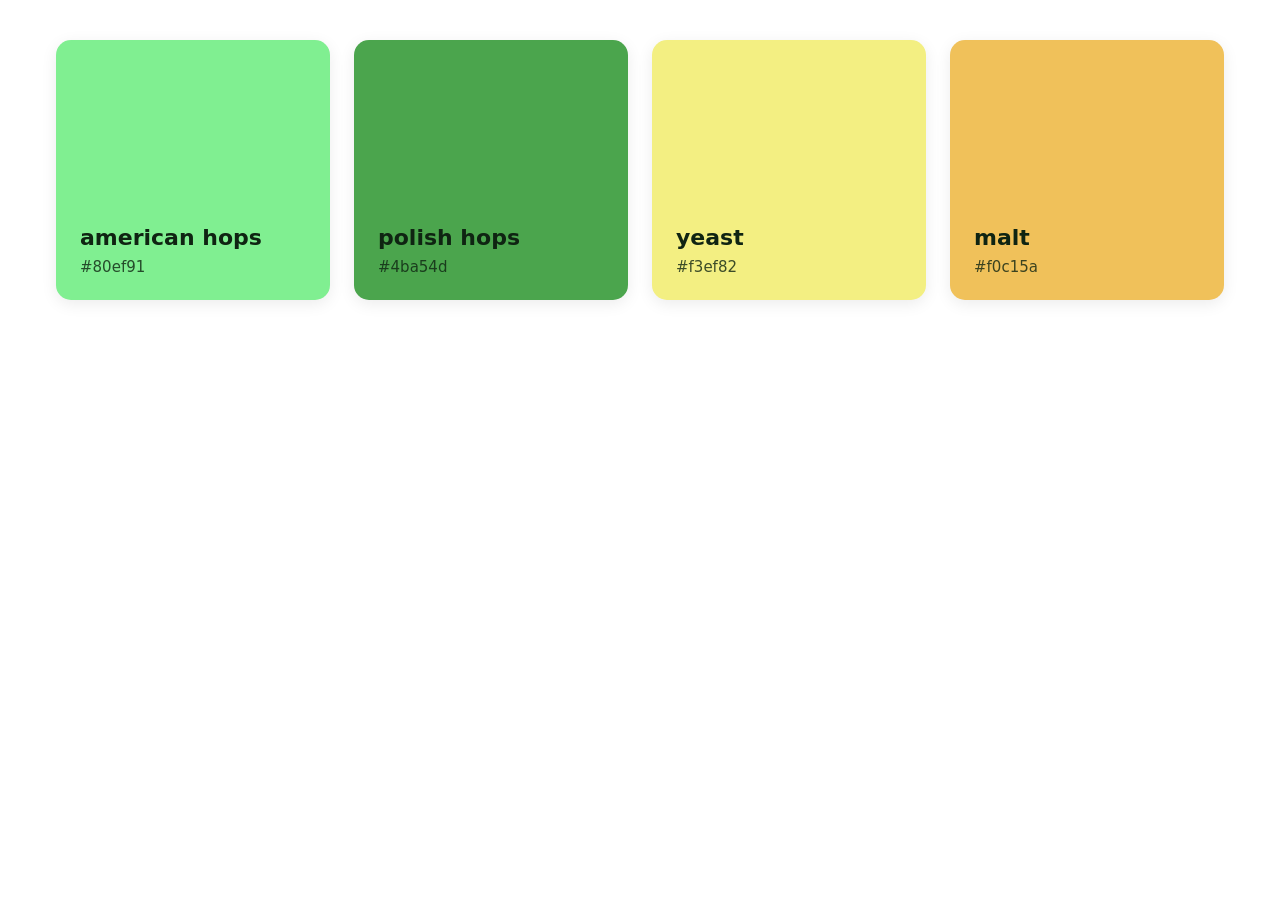
==== index.html @ 39d87782 "made index and style. Colour parts sketch" ====
<!DOCTYPE html>
<html lang="en">
<head>
    <link rel="stylesheet" href="style.css">
    <meta charset="UTF-8">
    <meta name="viewport" content="width=device-width, initial-scale=1.0">
    <title>Document</title>
</head>
<body>
    <div class="nav"></div>
    <div class="colour-part">
        <div class="american-hops">
            <h3 class="colour-names">american hops</h3>
            <h4 class="rgb">#80ef91</h4>
        </div>
        <div class="polish-hops">
            <h3 class="colour-names">polish hops</h3>
            <h4 class="rgb">#4ba54d</h4>
        </div>
        <div class="yeast">
            <h3 class="colour-names">yeast</h3>
            <h4 class="rgb">#f3ef82</h4>
        </div>
        <div class="malt">
            <h3 class="colour-names">malt</h3>
            <h4 class="rgb">#f0c15a</h4>
        </div>
    
    </div>
    <div class="font-part"></div>
    <div class="style-part"></div>
</body>
</html>
---- style.css ----
.colour-part {
   box-sizing: border-box;
    color-scheme: light;
    display: grid;
    grid-template-columns: repeat(4, 1fr);
    gap: 24px;
    max-width: 1200px;
    margin: 40px auto;
    padding: 0 16px;
    font-family: system-ui, sans-serif;
    font-size: 16px;
    font-weight: 400;
}

.colour-part > div {
    display: flex;
    flex-direction: column;
    gap: 8px;
    min-height: 260px;
    padding: 24px;
    border-radius: 15px;
    box-sizing: border-box;
     box-shadow: 0 4px 16px rgba(0, 0, 0, 0.08);
    transition: transform 0.2s, box-shadow 0.2s;
}

.rgb {
    margin: 0;
    font-size: 15px;
    font-weight: 400;
    opacity: 0.8;
}

.colour-names {
    margin: auto 0 0;          /* spycha tekst na dół karty, góra działa jak "obrazek" */
    font-size: 22px;
    font-weight: 600;
    
}

h2 {
    color: #0f2412;
}

h3 {
    color: #0f2412;
}

h4 {
    color: #0f2412;
}


.american-hops {

    background-color:#80ef91;
}

.polish-hops {

    background-color:#4ba54d;

}

.yeast {

    background-color: #f3ef82;

}

.malt {

    background-color: #f0c15a;
}
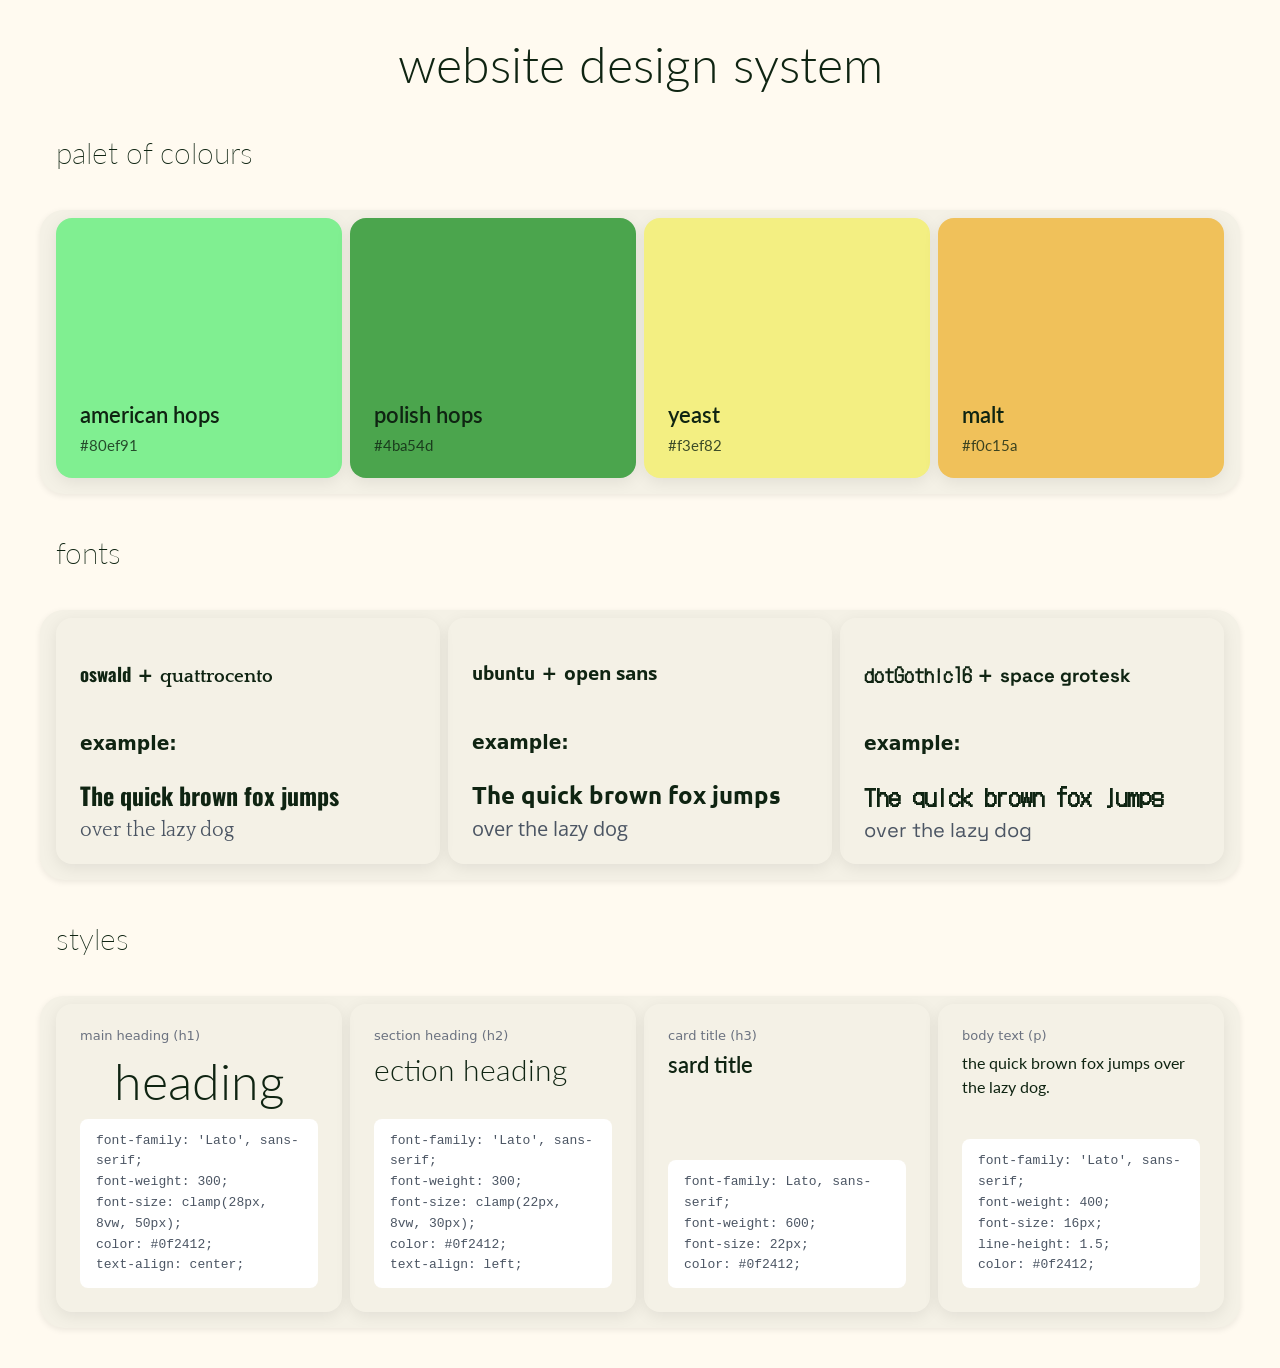
==== commit 4a678cf0: "all section" ====
--- a/index.html
+++ b/index.html
@@ -1,14 +1,23 @@
 <!DOCTYPE html>
 <html lang="en">
 <head>
-    <link rel="stylesheet" href="style.css">
+    <link rel="preconnect" href="https://fonts.googleapis.com">
+    <link rel="preconnect" href="https://fonts.gstatic.com" crossorigin>
+<link href="https://fonts.googleapis.com/css2?family=DotGothic16&family=Lato:ital,wght@0,100;0,300;0,400;0,700;0,900;1,100;1,300;1,400;1,700;1,900&family=Open+Sans:ital,wght@0,300..800;1,300..800&family=Oswald:wght@200..700&family=Quattrocento:wght@400;700&family=Space+Grotesk:wght@300..700&family=Ubuntu:ital,wght@0,300;0,400;0,500;0,700;1,300;1,400;1,500;1,700&display=swap" rel="stylesheet">    <link rel="stylesheet" href="style.css">
     <meta charset="UTF-8">
     <meta name="viewport" content="width=device-width, initial-scale=1.0">
-    <title>Document</title>
+    <title>website design system</title>
 </head>
 <body>
-    <div class="nav"></div>
-    <div class="colour-part">
+    <div class="nav">
+        <h1>website design system</h1>
+    </div>
+    
+    <div class="title">
+        <h2>palet of colours</h2>
+    </div>
+
+    <div class="colour-part">   
         <div class="american-hops">
             <h3 class="colour-names">american hops</h3>
             <h4 class="rgb">#80ef91</h4>
@@ -27,7 +36,87 @@
         </div>
     
     </div>
-    <div class="font-part"></div>
-    <div class="style-part"></div>
+
+    <div class="title">
+        <h2>fonts</h2>
+    </div>
+
+    
+    <div class="fonts-part">
+          <div>
+            <h3 class="name-font">
+              <span class="oswald">oswald</span> + <span class="quattrocento">quattrocento</span>
+            </h3>
+            <h3 class="example">example:</h3>
+            <h4 class="font-top">The quick brown fox jumps</h4>
+            <h4 class="font-bottom">over the lazy dog</h4>
+        </div>
+         <div>
+            <h3 class="name-font">
+             <span class="ubuntu">ubuntu</span> + <span class="open-sans">open sans</span>
+            </h3>
+            <h3 class="example">example:</h3>
+            <h4 class="font-top">The quick brown fox jumps</h4>
+            <h4 class="font-bottom">over the lazy dog</h4>
+        </div>
+         <div>
+            <h3 class="name-font">
+             <span class="dotgothic">dotGothic16</span> + <span class="space-grotesk">space grotesk</span>
+            </h3>
+            <h3 class="example">example:</h3>
+            <h4 class="font-top">The quick brown fox jumps</h4>
+            <h4 class="font-bottom">over the lazy dog</h4>
+        </div>
+    </div>
+
+     <div class="title">
+        <h2>styles</h2>
+    </div>
+
+    <div class="style-part">
+    <div>
+        <h3 class="style-name">main heading (h1)</h3>
+        <h1 class="style-h1">heading</h1>
+        <ul class="style-rules">
+            <li>font-family: 'Lato', sans-serif;</li>
+            <li>font-weight: 300;</li>
+            <li>font-size: clamp(28px, 8vw, 50px);</li>
+            <li>color: #0f2412;</li>
+            <li>text-align: center;</li>
+        </ul>
+    </div>
+    <div>
+        <h3 class="style-name">section heading (h2)</h3>
+        <h2 class="style-h2"><s></s>ection heading</h2>
+        <ul class="style-rules">
+            <li>font-family: 'Lato', sans-serif;</li>
+            <li>font-weight: 300;</li>
+            <li>font-size: clamp(22px, 8vw, 30px);</li>
+            <li>color: #0f2412;</li>
+            <li>text-align: left;</li>
+        </ul>
+    </div>
+    <div>
+        <h3 class="style-name">card title (h3)</h3>
+        <h3 class="style-h3">sard title</h3>
+        <ul class="style-rules">
+            <li>font-family: Lato, sans-serif;</li>
+            <li>font-weight: 600;</li>
+            <li>font-size: 22px;</li>
+            <li>color: #0f2412;</li>
+        </ul>
+    </div>
+    <div>
+        <h3 class="style-name">body text (p)</h3>
+        <p class="style-p">the quick brown fox jumps over the lazy dog.</p>
+        <ul class="style-rules">
+            <li>font-family: 'Lato', sans-serif;</li>
+            <li>font-weight: 400;</li>
+            <li>font-size: 16px;</li>
+            <li>line-height: 1.5;</li>
+            <li>color: #0f2412;</li>
+        </ul>
+    </div>
+</div>
 </body>
 </html>
--- a/style.css
+++ b/style.css
@@ -1,15 +1,52 @@
+body {
+    background-color:#FFFAF0;
+    font-family: 'Lato' sans-serif;
+}
+
+.nav h1 {
+    text-align: center;
+    font-family: 'Lato', sans-serif;
+    font-weight: 300;
+    font-size: clamp(28px, 8vw, 50px);
+    overflow-wrap: break-word;
+    color: #0f2412;
+}
+
+.title {
+    box-sizing: border-box;
+    max-width: 1200px;
+    margin: 40px auto 0;
+    padding: 0 16px;
+}
+
+.title h2 {
+    margin: 0;
+    text-align: left;
+    display;
+    font-family: 'Lato', sans-serif;
+    font-weight: 200;
+      font-size: clamp(22px, 8vw, 30px);
+    overflow-wrap: break-word;
+    color: #0f2412;
+}
+
 .colour-part {
    box-sizing: border-box;
     color-scheme: light;
     display: grid;
-    grid-template-columns: repeat(4, 1fr);
-    gap: 24px;
+    grid-template-columns: repeat(4, minmax(250px, 1fr));
+    overflow-x: auto;
+    gap: 8px;
     max-width: 1200px;
     margin: 40px auto;
-    padding: 0 16px;
-    font-family: system-ui, sans-serif;
+    padding: 8px 16px 16px;
+    font-family: "Lato", sans-serif;
     font-size: 16px;
     font-weight: 400;
+    background-color: #f4f1e6;
+    border-radius: 24px;
+    box-shadow: 0 2px 6px rgba(0, 0, 0, 0.08);
+
 }
 
 .colour-part > div {
@@ -18,9 +55,9 @@
     gap: 8px;
     min-height: 260px;
     padding: 24px;
-    border-radius: 15px;
-    box-sizing: border-box;
-     box-shadow: 0 4px 16px rgba(0, 0, 0, 0.08);
+    border-radius: 16px;
+    box-sizing: border-box;
+    box-shadow: 0 4px 16px rgba(0, 0, 0, 0.08);
     transition: transform 0.2s, box-shadow 0.2s;
 }
 
@@ -38,7 +75,9 @@
     
 }
 
-h2 {
+
+
+h2  {
     color: #0f2412;
 }
 
@@ -71,4 +110,152 @@
 .malt {
 
     background-color: #f0c15a;
+}
+
+.fonts-part {
+    box-sizing: border-box;
+    color-scheme: light;
+    display: grid;
+    grid-template-columns: repeat(3, minmax(300px, 1fr));
+    overflow-x: auto;
+    gap: 8px;
+    max-width: 1200px;
+    margin: 40px auto;
+    padding: 8px 16px 16px;
+    font-family: system-ui, sans-serif;
+    font-size: 16px;
+    font-weight: 400;
+    border-radius: 24px;
+    box-shadow: 0 2px 6px rgba(0, 0, 0, 0.08);
+    background-color: #f4f1e6
+
+}
+
+.fonts-part > div {
+    display: flex;
+    flex-direction: column;
+    gap: 8px;
+    min-height: 100px;
+    padding: 24px;
+    border-radius: 16px;
+    box-sizing: border-box;
+    box-shadow: 0 4px 16px rgba(0, 0, 0, 0.08);
+    transition: transform 0.2s, box-shadow 0.2s;
+}
+
+.font-top {
+    margin: 0;
+    font-size: 24px;
+    font-weight: 700;
+    line-height: 1.3;
+    text-align: left;
+}
+
+.font-bottom {
+    margin: 0;
+    font-size: 20px;
+    font-weight: 400;
+    line-height: 1.0;
+    color: #4b5563;
+    text-align: left;
+}
+
+
+.fonts-part > div:nth-child(1) .font-top    { font-family: 'Oswald', sans-serif; }
+.fonts-part > div:nth-child(1) .font-bottom { font-family: 'Quattrocento', serif; }
+.fonts-part > div:nth-child(2) .font-top    { font-family: 'Ubuntu', sans-serif; }
+.fonts-part > div:nth-child(2) .font-bottom { font-family: 'Open Sans', sans-serif; }
+.fonts-part > div:nth-child(3) .font-top    { font-family: 'DotGothic16', sans-serif; }
+.fonts-part > div:nth-child(3) .font-bottom { font-family: 'Space Grotesk', sans-serif; }
+
+.oswald        { font-family: 'Oswald', sans-serif; }
+.quattrocento  { font-family: 'Quattrocento', serif; }
+.ubuntu        { font-family: 'Ubuntu', sans-serif; }
+.open-sans     { font-family: 'Open Sans', sans-serif; }
+.dotgothic     { font-family: 'DotGothic16', sans-serif; }
+.space-grotesk { font-family: 'Space Grotesk', sans-serif; }
+
+/* sekcja, tak samo jak fonts-part */
+.style-part {
+    box-sizing: border-box;
+    color-scheme: light;
+    display: grid;
+    grid-template-columns: repeat(4, minmax(250px, 1fr));
+    overflow-x: auto;
+    gap: 8px;
+    max-width: 1200px;
+    margin: 40px auto;
+    padding: 8px 16px 16px;
+    font-family: system-ui, sans-serif;
+    border-radius: 24px;
+    box-shadow: 0 2px 6px rgba(0, 0, 0, 0.08);
+    background-color: #f4f1e6;
+}
+
+/* pudełko, tak samo jak w fonts-part */
+.style-part > div {
+    display: flex;
+    flex-direction: column;
+    gap: 8px;
+    padding: 24px;
+    border-radius: 16px;
+    box-sizing: border-box;
+    box-shadow: 0 4px 16px rgba(0, 0, 0, 0.08);
+}
+
+/* nazwa elementu na górze pudełka */
+.style-name {
+    margin: 0;
+    font-size: 13px;
+    font-weight: 500;
+    color: #6b7280;
+    text-transform: lowercase;
+}
+
+/* przykłady: każdy wygląda dokładnie tak, jak opisują reguły pod nim */
+.style-h1 {
+    margin: 0;
+    font-family: 'Lato', sans-serif;
+    font-weight: 300;
+    font-size: clamp(28px, 8vw, 50px);
+    color: #0f2412;
+    text-align: center;
+}
+
+.style-h2 {
+    margin: 0;
+    font-family: 'Lato', sans-serif;
+    font-weight: 300;
+    font-size: clamp(22px, 8vw, 30px);
+    color: #0f2412;
+}
+
+.style-h3 {
+    margin: 0;
+    font-family: 'Lato', sans-serif;
+    font-weight: 600;
+    font-size: 22px;
+    color: #0f2412;
+}
+
+.style-p {
+    margin: 0;
+    font-family: 'Lato', sans-serif;
+    font-weight: 400;
+    font-size: 16px;
+    line-height: 1.5;
+    color: #0f2412;
+}
+
+/* lista reguł */
+.style-rules {
+    margin: auto 0 0;          /* spycha listę na dół pudełka, tak jak w colour-names */
+    padding: 12px 16px;
+    list-style: none;          /* usuwa kropki przed punktami listy */
+    background-color: #ffffff;
+    border-radius: 8px;
+    font-family: monospace;    /* czcionka "jak w kodzie", każda litera ma tę samą szerokość */
+    font-size: 13px;
+    line-height: 1.6;
+    color: #4b5563;
 }
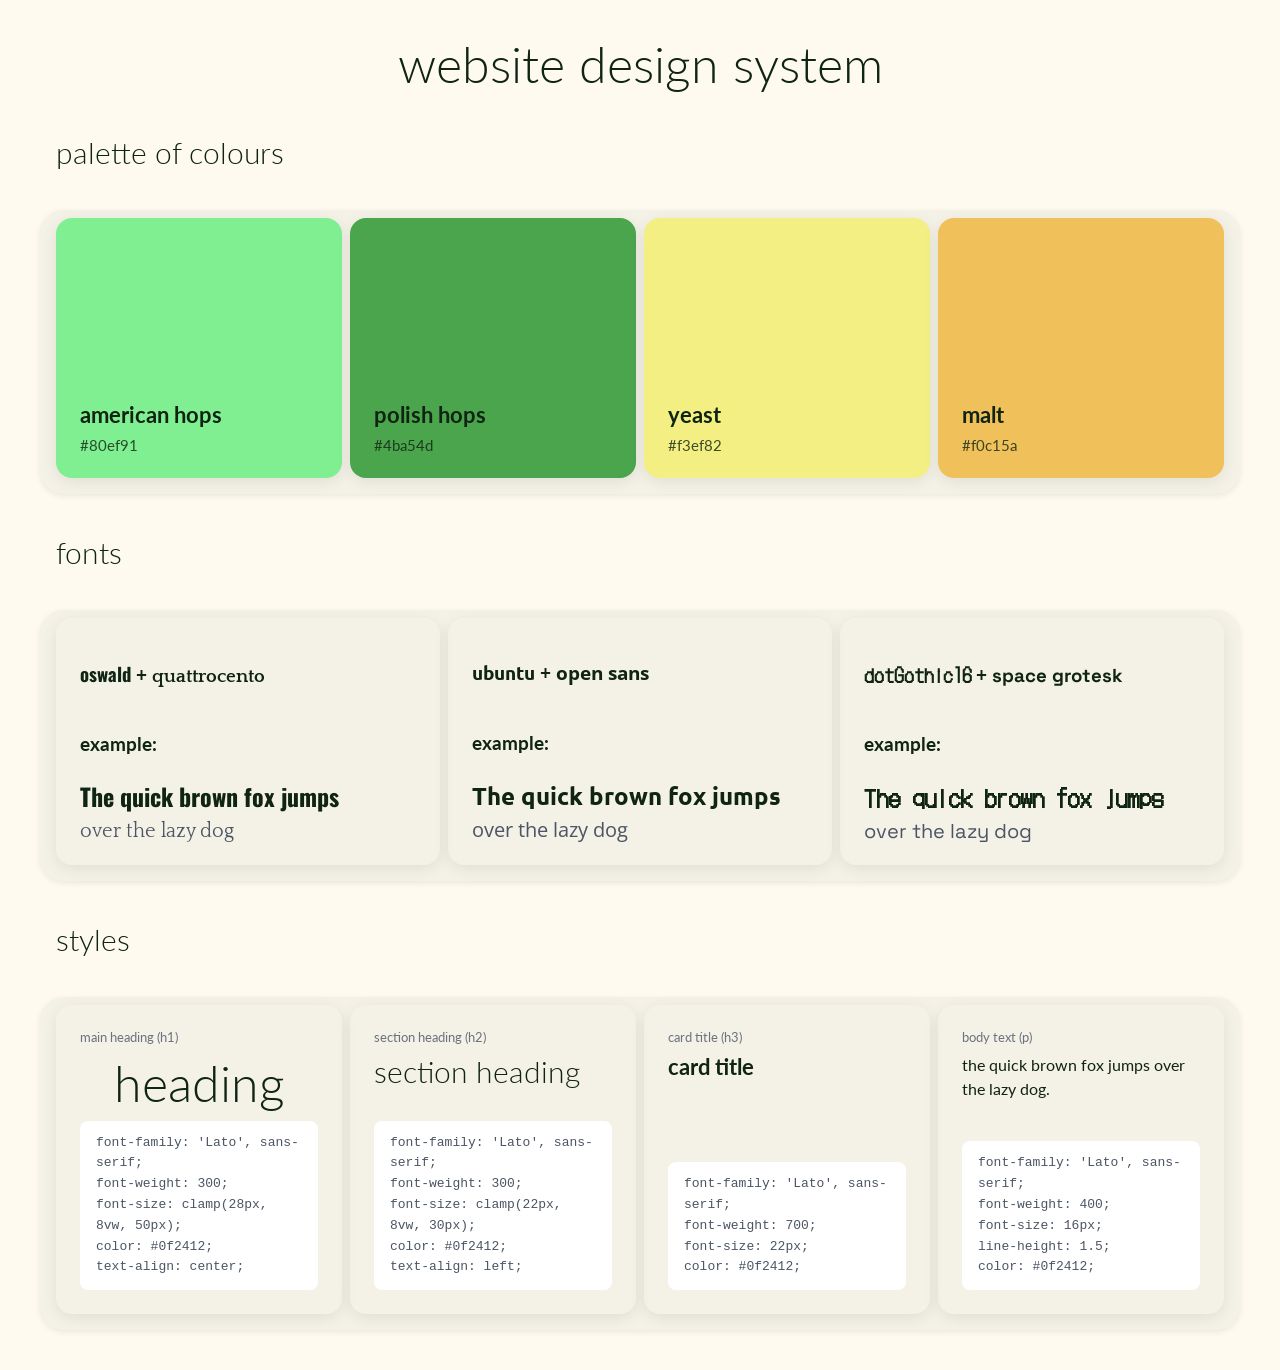
==== commit a2d14054: "claude code rewiev" ====
--- a/index.html
+++ b/index.html
@@ -1,12 +1,13 @@
 <!DOCTYPE html>
 <html lang="en">
 <head>
-    <link rel="preconnect" href="https://fonts.googleapis.com">
-    <link rel="preconnect" href="https://fonts.gstatic.com" crossorigin>
-<link href="https://fonts.googleapis.com/css2?family=DotGothic16&family=Lato:ital,wght@0,100;0,300;0,400;0,700;0,900;1,100;1,300;1,400;1,700;1,900&family=Open+Sans:ital,wght@0,300..800;1,300..800&family=Oswald:wght@200..700&family=Quattrocento:wght@400;700&family=Space+Grotesk:wght@300..700&family=Ubuntu:ital,wght@0,300;0,400;0,500;0,700;1,300;1,400;1,500;1,700&display=swap" rel="stylesheet">    <link rel="stylesheet" href="style.css">
     <meta charset="UTF-8">
     <meta name="viewport" content="width=device-width, initial-scale=1.0">
     <title>website design system</title>
+    <link rel="preconnect" href="https://fonts.googleapis.com">
+    <link rel="preconnect" href="https://fonts.gstatic.com" crossorigin>
+    <link href="https://fonts.googleapis.com/css2?family=DotGothic16&family=Lato:ital,wght@0,100;0,300;0,400;0,700;0,900;1,100;1,300;1,400;1,700;1,900&family=Open+Sans:ital,wght@0,300..800;1,300..800&family=Oswald:wght@200..700&family=Quattrocento:wght@400;700&family=Space+Grotesk:wght@300..700&family=Ubuntu:ital,wght@0,300;0,400;0,500;0,700;1,300;1,400;1,500;1,700&display=swap" rel="stylesheet">
+    <link rel="stylesheet" href="style.css">
 </head>
 <body>
     <div class="nav">
@@ -14,25 +15,25 @@
     </div>
     
     <div class="title">
-        <h2>palet of colours</h2>
+        <h2>palette of colours</h2>
     </div>
 
-    <div class="colour-part">   
+    <div class="panel colour-part">   
         <div class="american-hops">
             <h3 class="colour-names">american hops</h3>
-            <h4 class="rgb">#80ef91</h4>
+            <p class="rgb">#80ef91</p>
         </div>
         <div class="polish-hops">
             <h3 class="colour-names">polish hops</h3>
-            <h4 class="rgb">#4ba54d</h4>
+            <p class="rgb">#4ba54d</p>
         </div>
         <div class="yeast">
             <h3 class="colour-names">yeast</h3>
-            <h4 class="rgb">#f3ef82</h4>
+            <p class="rgb">#f3ef82</p>
         </div>
         <div class="malt">
             <h3 class="colour-names">malt</h3>
-            <h4 class="rgb">#f0c15a</h4>
+            <p class="rgb">#f0c15a</p>
         </div>
     
     </div>
@@ -42,30 +43,30 @@
     </div>
 
     
-    <div class="fonts-part">
-          <div>
+    <div class="panel fonts-part">
+          <div class="pair-oswald">
             <h3 class="name-font">
               <span class="oswald">oswald</span> + <span class="quattrocento">quattrocento</span>
             </h3>
             <h3 class="example">example:</h3>
-            <h4 class="font-top">The quick brown fox jumps</h4>
-            <h4 class="font-bottom">over the lazy dog</h4>
+            <p class="font-top">The quick brown fox jumps</p>
+            <p class="font-bottom">over the lazy dog</p>
         </div>
-         <div>
+         <div class="pair-ubuntu">
             <h3 class="name-font">
              <span class="ubuntu">ubuntu</span> + <span class="open-sans">open sans</span>
             </h3>
             <h3 class="example">example:</h3>
-            <h4 class="font-top">The quick brown fox jumps</h4>
-            <h4 class="font-bottom">over the lazy dog</h4>
+            <p class="font-top">The quick brown fox jumps</p>
+            <p class="font-bottom">over the lazy dog</p>
         </div>
-         <div>
+         <div class="pair-dotgothic">
             <h3 class="name-font">
              <span class="dotgothic">dotGothic16</span> + <span class="space-grotesk">space grotesk</span>
             </h3>
             <h3 class="example">example:</h3>
-            <h4 class="font-top">The quick brown fox jumps</h4>
-            <h4 class="font-bottom">over the lazy dog</h4>
+            <p class="font-top">The quick brown fox jumps</p>
+            <p class="font-bottom">over the lazy dog</p>
         </div>
     </div>
 
@@ -73,10 +74,10 @@
         <h2>styles</h2>
     </div>
 
-    <div class="style-part">
+    <div class="panel style-part">
     <div>
         <h3 class="style-name">main heading (h1)</h3>
-        <h1 class="style-h1">heading</h1>
+        <div class="style-h1">heading</div>
         <ul class="style-rules">
             <li>font-family: 'Lato', sans-serif;</li>
             <li>font-weight: 300;</li>
@@ -87,7 +88,7 @@
     </div>
     <div>
         <h3 class="style-name">section heading (h2)</h3>
-        <h2 class="style-h2"><s></s>ection heading</h2>
+        <div class="style-h2">section heading</div>
         <ul class="style-rules">
             <li>font-family: 'Lato', sans-serif;</li>
             <li>font-weight: 300;</li>
@@ -98,10 +99,10 @@
     </div>
     <div>
         <h3 class="style-name">card title (h3)</h3>
-        <h3 class="style-h3">sard title</h3>
+        <div class="style-h3">card title</div>
         <ul class="style-rules">
-            <li>font-family: Lato, sans-serif;</li>
-            <li>font-weight: 600;</li>
+            <li>font-family: 'Lato', sans-serif;</li>
+            <li>font-weight: 700;</li>
             <li>font-size: 22px;</li>
             <li>color: #0f2412;</li>
         </ul>
--- a/style.css
+++ b/style.css
@@ -1,6 +1,6 @@
 body {
     background-color:#FFFAF0;
-    font-family: 'Lato' sans-serif;
+    font-family: 'Lato', sans-serif;
 }
 
 .nav h1 {
@@ -22,178 +22,32 @@
 .title h2 {
     margin: 0;
     text-align: left;
-    display;
-    font-family: 'Lato', sans-serif;
-    font-weight: 200;
-      font-size: clamp(22px, 8vw, 30px);
+    font-family: 'Lato', sans-serif;
+    font-weight: 300;
+    font-size: clamp(22px, 8vw, 30px);
     overflow-wrap: break-word;
     color: #0f2412;
 }
 
-.colour-part {
-   box-sizing: border-box;
+/* wspólny wygląd sekcji: colour-part, fonts-part, style-part */
+.panel {
+    box-sizing: border-box;
     color-scheme: light;
     display: grid;
-    grid-template-columns: repeat(4, minmax(250px, 1fr));
-    overflow-x: auto;
+    grid-template-columns: repeat(auto-fit, minmax(min(250px, 100%), 1fr));
     gap: 8px;
     max-width: 1200px;
     margin: 40px auto;
     padding: 8px 16px 16px;
-    font-family: "Lato", sans-serif;
     font-size: 16px;
     font-weight: 400;
     background-color: #f4f1e6;
     border-radius: 24px;
     box-shadow: 0 2px 6px rgba(0, 0, 0, 0.08);
-
-}
-
-.colour-part > div {
-    display: flex;
-    flex-direction: column;
-    gap: 8px;
-    min-height: 260px;
-    padding: 24px;
-    border-radius: 16px;
-    box-sizing: border-box;
-    box-shadow: 0 4px 16px rgba(0, 0, 0, 0.08);
-    transition: transform 0.2s, box-shadow 0.2s;
-}
-
-.rgb {
-    margin: 0;
-    font-size: 15px;
-    font-weight: 400;
-    opacity: 0.8;
-}
-
-.colour-names {
-    margin: auto 0 0;          /* spycha tekst na dół karty, góra działa jak "obrazek" */
-    font-size: 22px;
-    font-weight: 600;
-    
-}
-
-
-
-h2  {
-    color: #0f2412;
-}
-
-h3 {
-    color: #0f2412;
-}
-
-h4 {
-    color: #0f2412;
-}
-
-
-.american-hops {
-
-    background-color:#80ef91;
-}
-
-.polish-hops {
-
-    background-color:#4ba54d;
-
-}
-
-.yeast {
-
-    background-color: #f3ef82;
-
-}
-
-.malt {
-
-    background-color: #f0c15a;
-}
-
-.fonts-part {
-    box-sizing: border-box;
-    color-scheme: light;
-    display: grid;
-    grid-template-columns: repeat(3, minmax(300px, 1fr));
-    overflow-x: auto;
-    gap: 8px;
-    max-width: 1200px;
-    margin: 40px auto;
-    padding: 8px 16px 16px;
-    font-family: system-ui, sans-serif;
-    font-size: 16px;
-    font-weight: 400;
-    border-radius: 24px;
-    box-shadow: 0 2px 6px rgba(0, 0, 0, 0.08);
-    background-color: #f4f1e6
-
-}
-
-.fonts-part > div {
-    display: flex;
-    flex-direction: column;
-    gap: 8px;
-    min-height: 100px;
-    padding: 24px;
-    border-radius: 16px;
-    box-sizing: border-box;
-    box-shadow: 0 4px 16px rgba(0, 0, 0, 0.08);
-    transition: transform 0.2s, box-shadow 0.2s;
-}
-
-.font-top {
-    margin: 0;
-    font-size: 24px;
-    font-weight: 700;
-    line-height: 1.3;
-    text-align: left;
-}
-
-.font-bottom {
-    margin: 0;
-    font-size: 20px;
-    font-weight: 400;
-    line-height: 1.0;
-    color: #4b5563;
-    text-align: left;
-}
-
-
-.fonts-part > div:nth-child(1) .font-top    { font-family: 'Oswald', sans-serif; }
-.fonts-part > div:nth-child(1) .font-bottom { font-family: 'Quattrocento', serif; }
-.fonts-part > div:nth-child(2) .font-top    { font-family: 'Ubuntu', sans-serif; }
-.fonts-part > div:nth-child(2) .font-bottom { font-family: 'Open Sans', sans-serif; }
-.fonts-part > div:nth-child(3) .font-top    { font-family: 'DotGothic16', sans-serif; }
-.fonts-part > div:nth-child(3) .font-bottom { font-family: 'Space Grotesk', sans-serif; }
-
-.oswald        { font-family: 'Oswald', sans-serif; }
-.quattrocento  { font-family: 'Quattrocento', serif; }
-.ubuntu        { font-family: 'Ubuntu', sans-serif; }
-.open-sans     { font-family: 'Open Sans', sans-serif; }
-.dotgothic     { font-family: 'DotGothic16', sans-serif; }
-.space-grotesk { font-family: 'Space Grotesk', sans-serif; }
-
-/* sekcja, tak samo jak fonts-part */
-.style-part {
-    box-sizing: border-box;
-    color-scheme: light;
-    display: grid;
-    grid-template-columns: repeat(4, minmax(250px, 1fr));
-    overflow-x: auto;
-    gap: 8px;
-    max-width: 1200px;
-    margin: 40px auto;
-    padding: 8px 16px 16px;
-    font-family: system-ui, sans-serif;
-    border-radius: 24px;
-    box-shadow: 0 2px 6px rgba(0, 0, 0, 0.08);
-    background-color: #f4f1e6;
-}
-
-/* pudełko, tak samo jak w fonts-part */
-.style-part > div {
+}
+
+/* wspólne pudełko (karta) w każdej sekcji */
+.panel > div {
     display: flex;
     flex-direction: column;
     gap: 8px;
@@ -201,13 +55,109 @@
     border-radius: 16px;
     box-sizing: border-box;
     box-shadow: 0 4px 16px rgba(0, 0, 0, 0.08);
-}
+    min-width: 0;              /* karta może być węższa niż jej najdłuższe słowo */
+    overflow-wrap: anywhere;   /* za długie słowo łamie się w karcie, zamiast z niej wychodzić */
+}
+
+.colour-part > div {
+    min-height: 260px;
+}
+
+.rgb {
+    margin: 0;
+    font-size: 15px;
+    font-weight: 400;
+    color: #0f2412;
+    opacity: 0.8;
+}
+
+.colour-names {
+    margin: auto 0 0;          /* spycha tekst na dół karty, góra działa jak "obrazek" */
+    font-size: 22px;
+    font-weight: 700;
+
+}
+
+
+
+h2  {
+    color: #0f2412;
+}
+
+h3 {
+    color: #0f2412;
+}
+
+
+.american-hops {
+
+    background-color:#80ef91;
+}
+
+.polish-hops {
+
+    background-color:#4ba54d;
+
+}
+
+.yeast {
+
+    background-color: #f3ef82;
+
+}
+
+.malt {
+
+    background-color: #f0c15a;
+}
+
+.fonts-part {
+    grid-template-columns: repeat(auto-fit, minmax(min(300px, 100%), 1fr));
+}
+
+.fonts-part > div {
+    min-height: 100px;
+}
+
+.font-top {
+    margin: 0;
+    font-size: 24px;
+    font-weight: 700;
+    line-height: 1.3;
+    color: #0f2412;
+    text-align: left;
+}
+
+.font-bottom {
+    margin: 0;
+    font-size: 20px;
+    font-weight: 400;
+    line-height: 1.0;
+    color: #4b5563;
+    text-align: left;
+}
+
+
+/* para czcionek przypisana do karty klasą, nie pozycją */
+.pair-oswald .font-top     { font-family: 'Oswald', sans-serif; }
+.pair-oswald .font-bottom  { font-family: 'Quattrocento', serif; }
+.pair-ubuntu .font-top     { font-family: 'Ubuntu', sans-serif; }
+.pair-ubuntu .font-bottom  { font-family: 'Open Sans', sans-serif; }
+.pair-dotgothic .font-top    { font-family: 'DotGothic16', sans-serif; }
+.pair-dotgothic .font-bottom { font-family: 'Space Grotesk', sans-serif; }
+
+.oswald        { font-family: 'Oswald', sans-serif; }
+.quattrocento  { font-family: 'Quattrocento', serif; }
+.ubuntu        { font-family: 'Ubuntu', sans-serif; }
+.open-sans     { font-family: 'Open Sans', sans-serif; }
+.dotgothic     { font-family: 'DotGothic16', sans-serif; }
+.space-grotesk { font-family: 'Space Grotesk', sans-serif; }
 
 /* nazwa elementu na górze pudełka */
 .style-name {
     margin: 0;
     font-size: 13px;
-    font-weight: 500;
+    font-weight: 400;
     color: #6b7280;
     text-transform: lowercase;
 }
@@ -233,7 +183,7 @@
 .style-h3 {
     margin: 0;
     font-family: 'Lato', sans-serif;
-    font-weight: 600;
+    font-weight: 700;
     font-size: 22px;
     color: #0f2412;
 }
